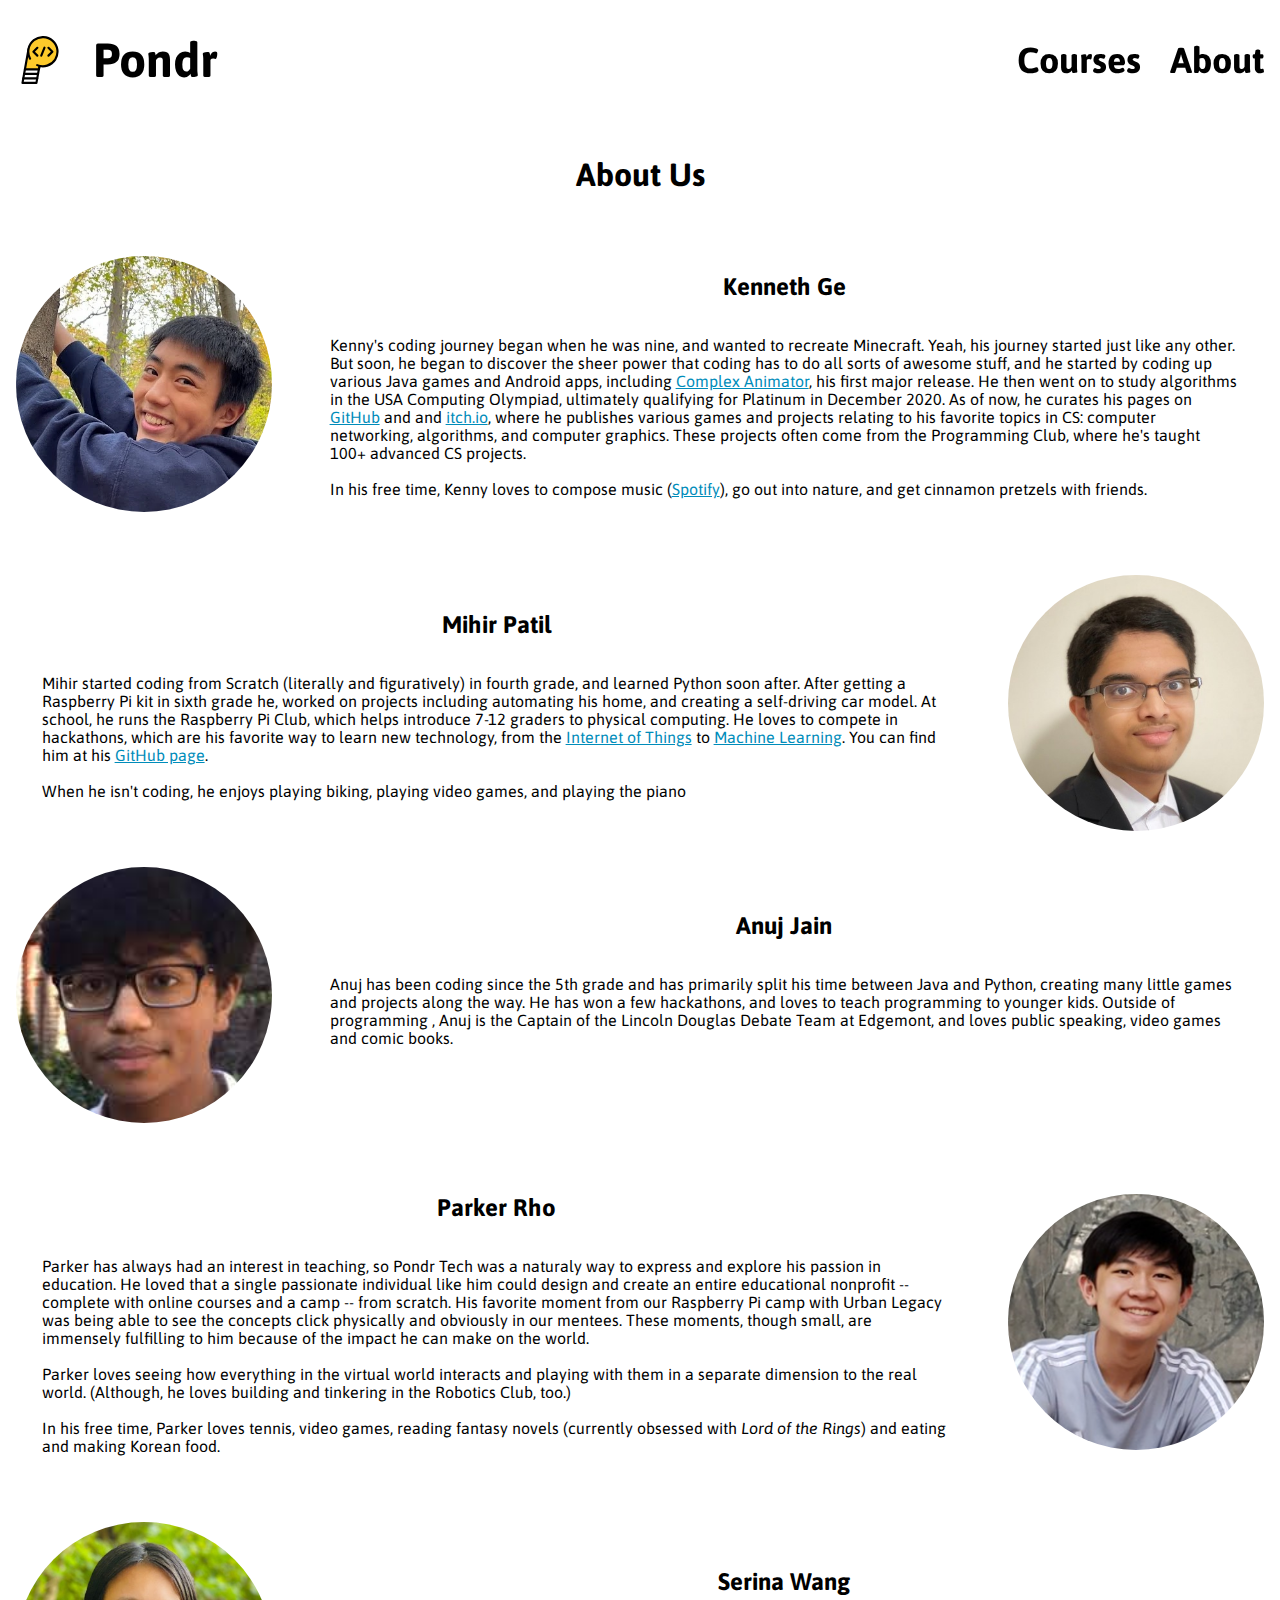
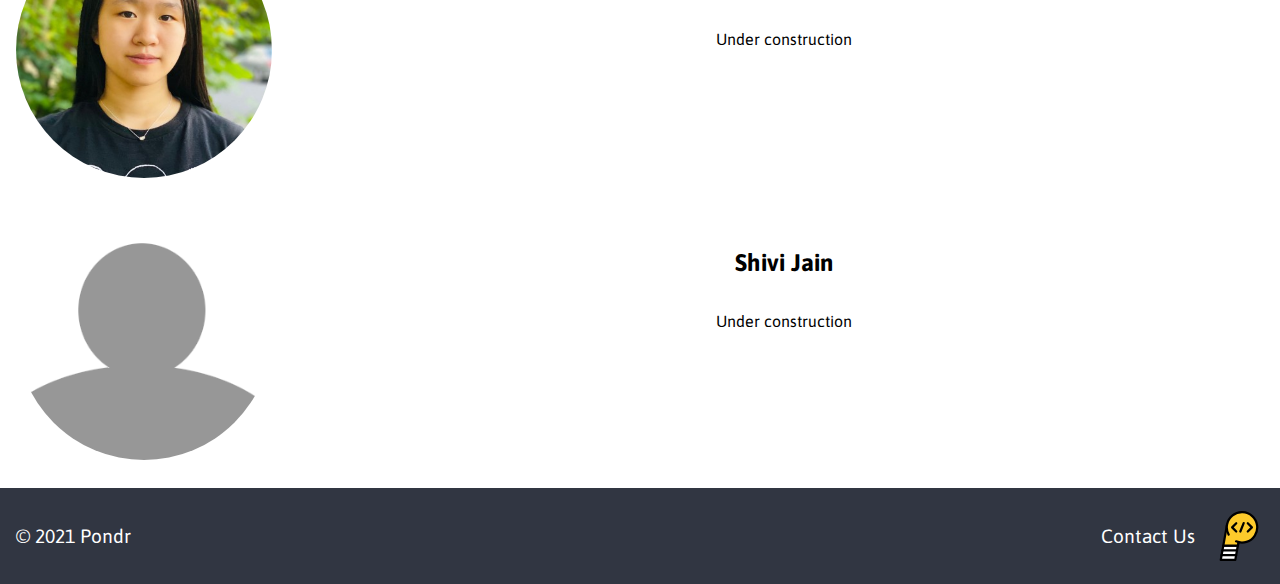
==== about.html @ 29da1bb5 "Update about.html" ====
<!DOCTYPE html>
<html lang="en">
    <head>
        <meta charset="UTF-8" />
        <meta http-equiv="X-UA-Compatible" content="IE=edge" />
        <meta name="viewport" content="width=device-width, initial-scale=1.0" />
        <meta
            name="description"
            content="Coding knows no bounds. Pondr aims to make coding accessible to all."
        />
        <title>Pondr</title>
        <link rel="stylesheet" href="css/style.css" />
        <link rel="stylesheet" href="css/about-style.css" />
        <link rel="shortcut icon" href="pondr-icon.svg" type="image/x-icon" />
    </head>
    <body>
        <nav id="nav">
            <a href="/"> <img src="pondr-icon.svg" alt="Pondr logo" />
                <h1>Pondr</h1>
            </a>
            <div>
                <h2><a href="courses.html">Courses</a></h2>
                <h2><a href="about.html">About</a></h2>
            </div>
        </nav>
        <div id="fixed-space"></div>
        <div class="content">
            <div style="display: flex; flex: 1">
                <h1>About Us</h1>
            </div>
            <div class="person">
                <div class="picture">
                    <img src="assets/kenny.webp" />
                </div>
                <div class="text">
                    <h2>Kenneth Ge</h2>
                    <p>
                        Kenny's coding journey began when he was nine, and
                        wanted to recreate Minecraft. Yeah, his journey started
                        just like any other. But soon, he began to discover the
                        sheer power that coding has to do all sorts of awesome
                        stuff, and he started by coding up various Java games
                        and Android apps, including
                        <a
                            href="https://play.google.com/store/apps/details?id=com.kenny.animator2&hl=en_US&gl=US"
                            >Complex Animator</a
                        >, his first major release. He then went on to study
                        algorithms in the USA Computing Olympiad, ultimately
                        qualifying for Platinum in December 2020. As of now, he
                        curates his pages on
                        <a href="https://github.com/kenneth-ge">GitHub</a> and
                        and
                        <a href="https://itch.io/profile/kenny-ge-helloworld1"
                            >itch.io</a
                        >, where he publishes various games and projects
                        relating to his favorite topics in CS: computer
                        networking, algorithms, and computer graphics. These
                        projects often come from the Programming Club, where he's
                        taught 100+ advanced CS projects. <br /><br />
                        In his free time, Kenny loves to compose music (<a
                            href="http://spoti.fi/3jFyvf1"
                            >Spotify</a
                        >), go out into nature, and get cinnamon pretzels with
                        friends.
                    </p>
                </div>
            </div>
            <div class="person">
                <div class="text">
                    <h2>Mihir Patil</h2>
                    <p>
                        Mihir started coding from Scratch (literally and
                        figuratively) in fourth grade, and learned Python soon
                        after. After getting a Raspberry Pi kit in sixth grade
                        he, worked on projects including automating his home,
                        and creating a self-driving car model. At school, he
                        runs the Raspberry Pi Club, which helps introduce 7-12
                        graders to physical computing. He loves to compete in
                        hackathons, which are his favorite way to learn new
                        technology, from the
                        <a href="https://github.com/0xMihir/h2hacks19"
                            >Internet of Things</a
                        >
                        to
                        <a href="https://github.com/0xMihir/GerryAI"
                            >Machine Learning</a
                        >. You can find him at his
                        <a href="https://github.com/0xMihir">GitHub page</a>.
                        <br /><br />
                        When he isn't coding, he enjoys playing biking, playing
                        video games, and playing the piano
                    </p>
                </div>
                <div class="picture">
                    <img src="assets/mihir.jpg" />
                </div>
            </div>
            <div class="person">
                <div class="picture">
                    <img src="assets/anuj.png" />
                </div>
                <div class="text">
                    <h2>Anuj Jain</h2>
                    <p>Anuj has been coding since the 5th grade and has primarily split his time between Java and Python, creating many little games and projects along the way. He has won a few hackathons, and loves to teach programming to younger kids. Outside of programming , Anuj is the Captain of the Lincoln Douglas Debate Team at Edgemont, and loves public speaking, video games and comic books.</p>
                </div>
            </div>
            <div class="person">
                <div class="text">
                    <h2>Parker Rho</h2>
                    <p>
                        Parker has always had an interest in teaching, so Pondr
                        Tech was a naturaly way to express and explore his
                        passion in education. He loved that a single passionate
                        individual like him could design and create an entire
                        educational nonprofit -- complete with online courses
                        and a camp -- from scratch. His favorite moment from our
                        Raspberry Pi camp with Urban Legacy was being able to
                        see the concepts click physically and obviously in our
                        mentees. These moments, though small, are immensely
                        fulfilling to him because of the impact he can make on
                        the world. <br /><br />
                        Parker loves seeing how everything in the virtual world
                        interacts and playing with them in a separate dimension
                        to the real world. (Although, he loves building and
                        tinkering in the Robotics Club, too.)
                        <br /><br />
                        In his free time, Parker loves tennis, video games,
                        reading fantasy novels (currently obsessed with
                        <i>Lord of the Rings</i>) and eating and making Korean
                        food.
                    </p>
                </div>
                <div class="picture">
                    <img src="assets/parker.png" />
                </div>
            </div>
            <div class="person">
                <div class="picture">
                    <img src="assets/serina.jpg" />
                </div>
                <div class="text">
                    <h2>Serina Wang</h2>
                    <p>Under construction</p>
                </div>
            </div>
            <div class="person">
                <div class="picture">
                    <img src="assets/placeholder.png" />
                </div>
                <div class="text">
                    <h2>Shivi Jain</h2>
                    <p>Under construction</p>
                </div>
            </div>
        </div>
        <footer>
            <span> &copy; 2021 Pondr </span>
            <span>
                <a href="mailto:tech.pondr@gmail.com" target="_blank"
                    >Contact Us</a
                >
                <img src="pondr-icon.svg" alt="Pondr logo" height="50px" />
            </span>
        </footer>
        <script src="app.js"></script>
    </body>
</html>
---- css/style.css ----
@import url("https://fonts.googleapis.com/css2?family=Asap:wght@400;700&display=swap");
html,
body {
  margin: 0;
  padding: 0;
  width: 100%;
  min-height: 100vh;
  font-family: Asap, Arial, sans-serif;
  display: flex;
  flex-direction: column;
}
.viewport-fill {
  display: flex;
  flex-direction: column;
  height: 100vh;
  width: 100%;
}

.viewport-fill,
footer {
  background: #313642;
}

nav {
  margin: 0;
  display: flex;
  padding: 0 16px;
  font-weight: bold;
  align-items: center;
  justify-content: space-between;
  position: fixed;
  top: 0;
  right: 0;
  left: 0;
  background-color: transparent;
  z-index: 1;
  font-size: 1.5em;
}
.viewport-fill > nav {
  color: #fff;
  transition-property: background-color, color, box-shadow, font-size;
  transition-duration: 0.25s;
  transition-timing-function: ease-out;
  
  font-size: clamp(10pt, 5vw,2em);
}

nav.scrolled {
  box-shadow: 0 2px 4px rgb(0 0 0 / 50%);
  background-color: white;
  color: #000;
}


nav > div, nav > a {
  display: flex;
  align-items: center;
  gap: 1.2em;
}
nav > a > img {
  height: 2em;
}
@media screen and (max-width: 768px) {
    /* .viewport-fill > nav {
      font-size: 1.2em;
    } */
    nav > div {
      gap: 0.5em;
    }
  }
  
#fixed-space {
  height: 81px;
}
a {
  text-decoration: none;
  color: inherit;
}

.content {
  display: flex;
  flex-direction: row;
  flex: 1;
  padding: 16px;
  max-width: 100vw;
  flex-direction: column;
  justify-content: center;
  align-items: center;
}
.content-top {
  display: flex;
  flex-direction: row;
  flex: 1;
  padding: 16px;
  max-width: 100vw;
  flex-direction: column;
  align-items: center;
}
.content > h2 {
  font-size: 2em;
  font-weight: bold;
  margin-bottom: 0.5em;
}
.content.hero {
  color: #fff;
}

h1.hero {
  font-size: clamp(10pt, 20vw, 5em);
  font-weight: bold;
  margin: 0;
  padding: 0;
  text-align: center;
}

footer {
  color: #fff;
  padding: 16px;
  font-size: 1.2em;
  min-height: 64px;
  margin-top: auto;
}
footer,
footer span {
  display: flex;
  flex-direction: row;
  justify-content: space-between;
  align-items: center;
  gap: 1em;
}
---- css/about-style.css ----
.person {
    display: flex;
    flex: 1;
    flex-direction: row;
    width: 100%;
    margin: 1vw;
    gap: 32px;
}

.picture {
    display: flex;
    overflow: hidden;
    object-fit: cover;
    align-items: center;
    justify-content: center;
}

.text {
    display: flex;
    flex: 3;
    align-items: center;
    flex-direction: column;
    padding: 2vw;
}

.picture > img {
    object-fit: cover;
    border-radius: 50%;
    height: 20vw;
    width: 20vw;
}

p > a {
    color:#008CBA;
    text-decoration: underline;
}
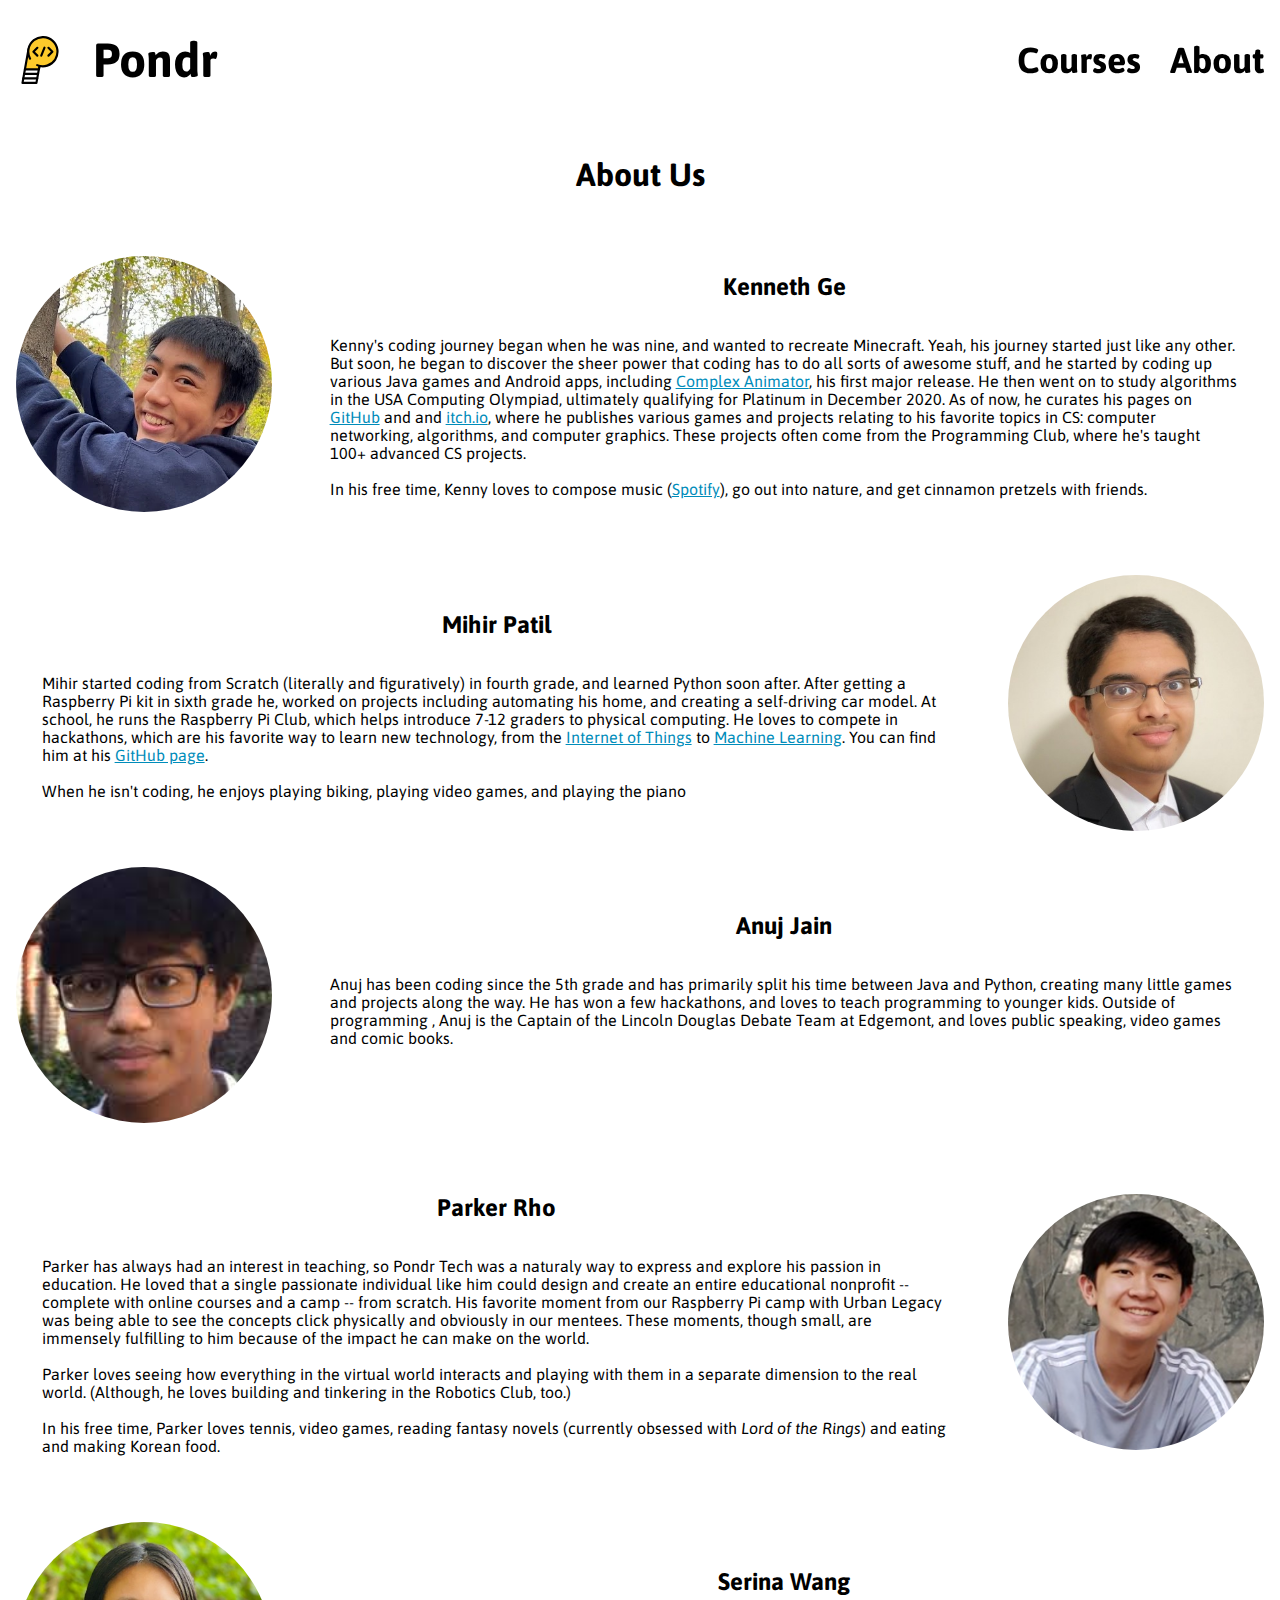
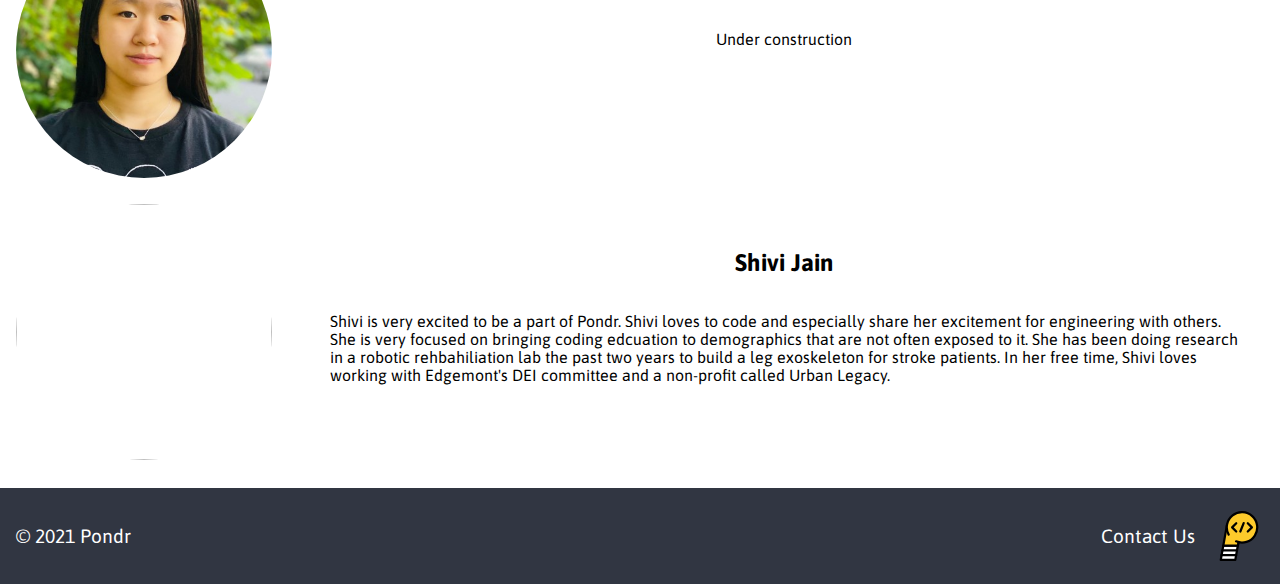
==== commit eccf2dab: "Update about.html" ====
--- a/about.html
+++ b/about.html
@@ -145,11 +145,11 @@
             </div>
             <div class="person">
                 <div class="picture">
-                    <img src="assets/placeholder.png" />
+                    <img src="assets/shivi.png" />
                 </div>
                 <div class="text">
                     <h2>Shivi Jain</h2>
-                    <p>Under construction</p>
+                    <p>Shivi is very excited to be a part of Pondr. Shivi loves to code and especially share her excitement for engineering with others. She is very focused on bringing coding edcuation to demographics that are not often exposed to it. She has been doing research in a robotic rehbahiliation lab the past two years to build a leg exoskeleton for stroke patients. In her free time, Shivi loves working with Edgemont's DEI committee and a non-profit called Urban Legacy. </p>
                 </div>
             </div>
         </div>
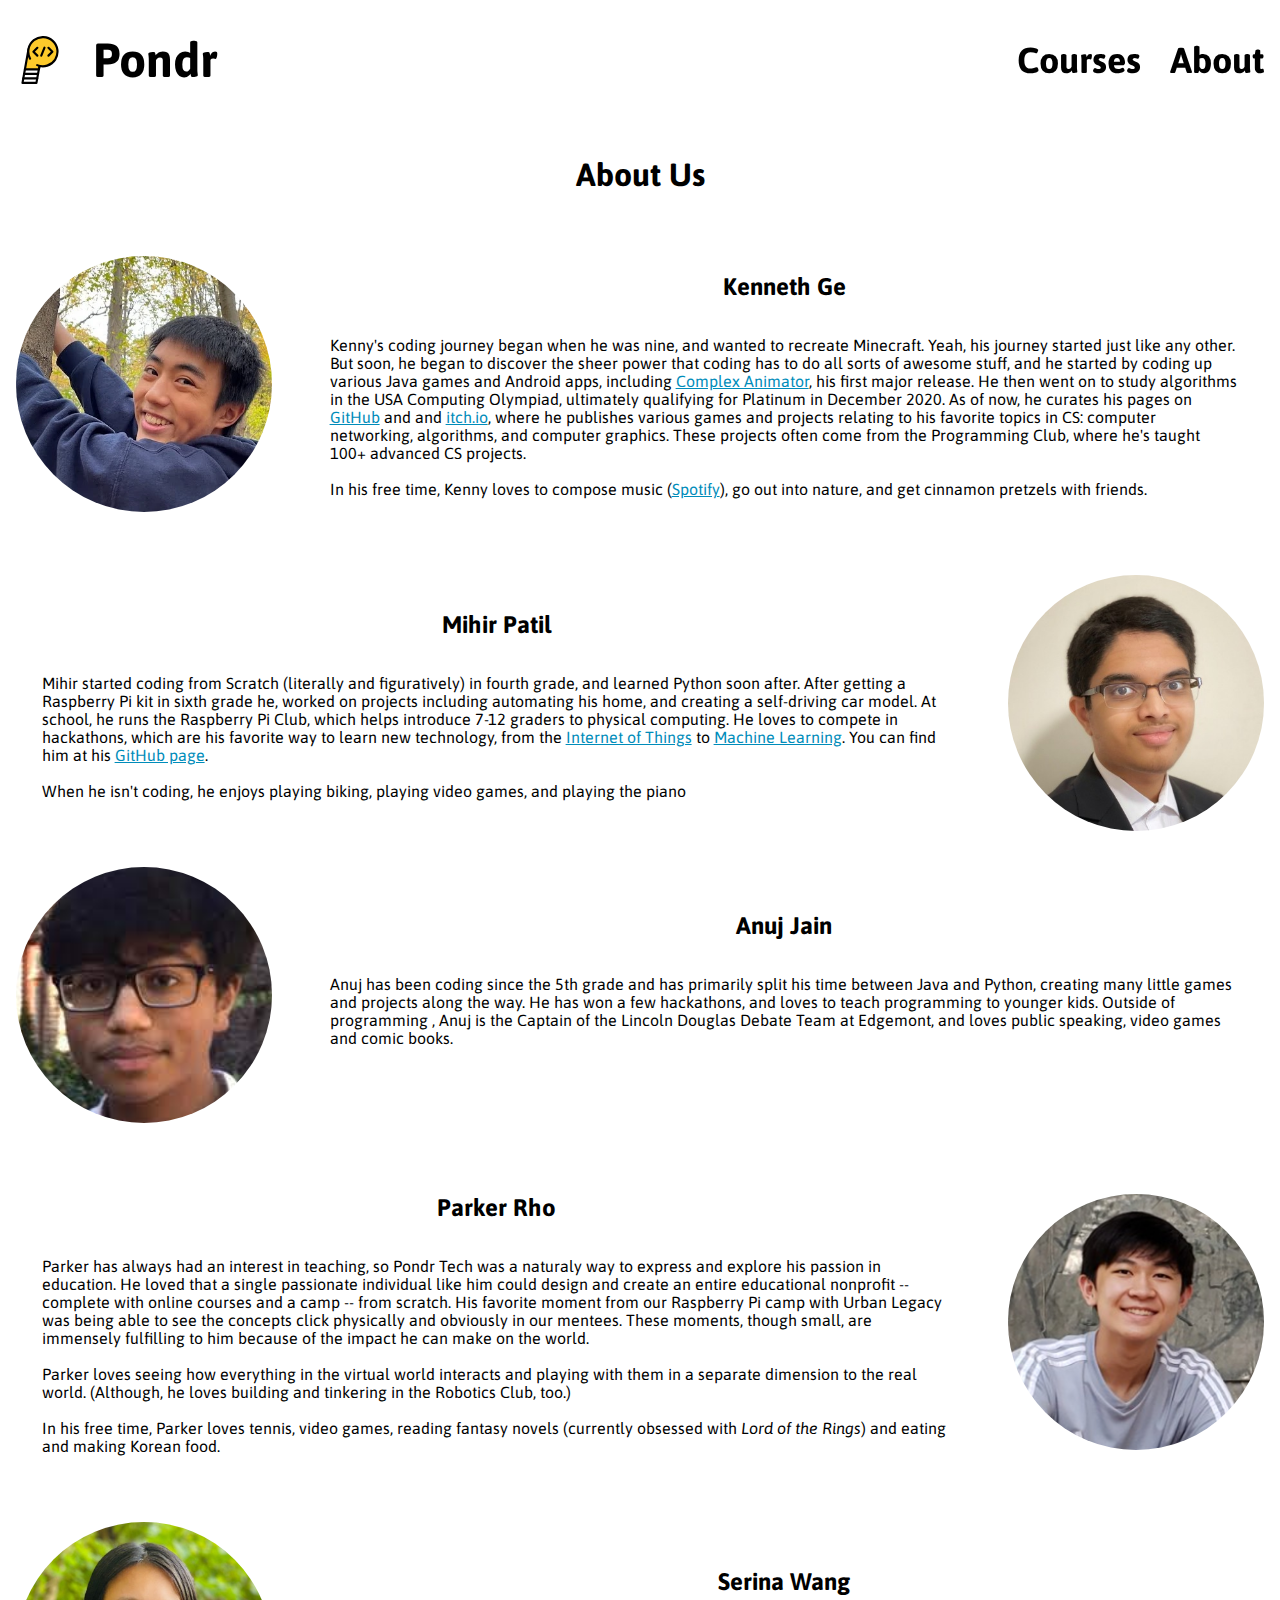
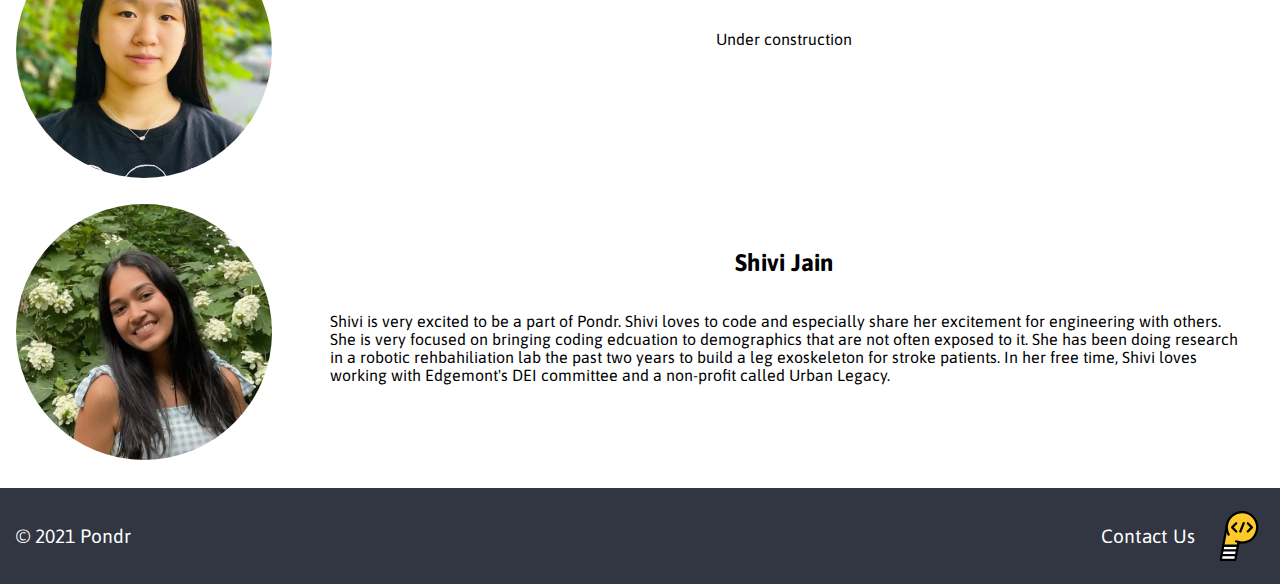
==== commit 08397429: "Update about.html" ====
--- a/about.html
+++ b/about.html
@@ -145,7 +145,7 @@
             </div>
             <div class="person">
                 <div class="picture">
-                    <img src="assets/shivi.png" />
+                    <img src="assets/shivi.webp" />
                 </div>
                 <div class="text">
                     <h2>Shivi Jain</h2>
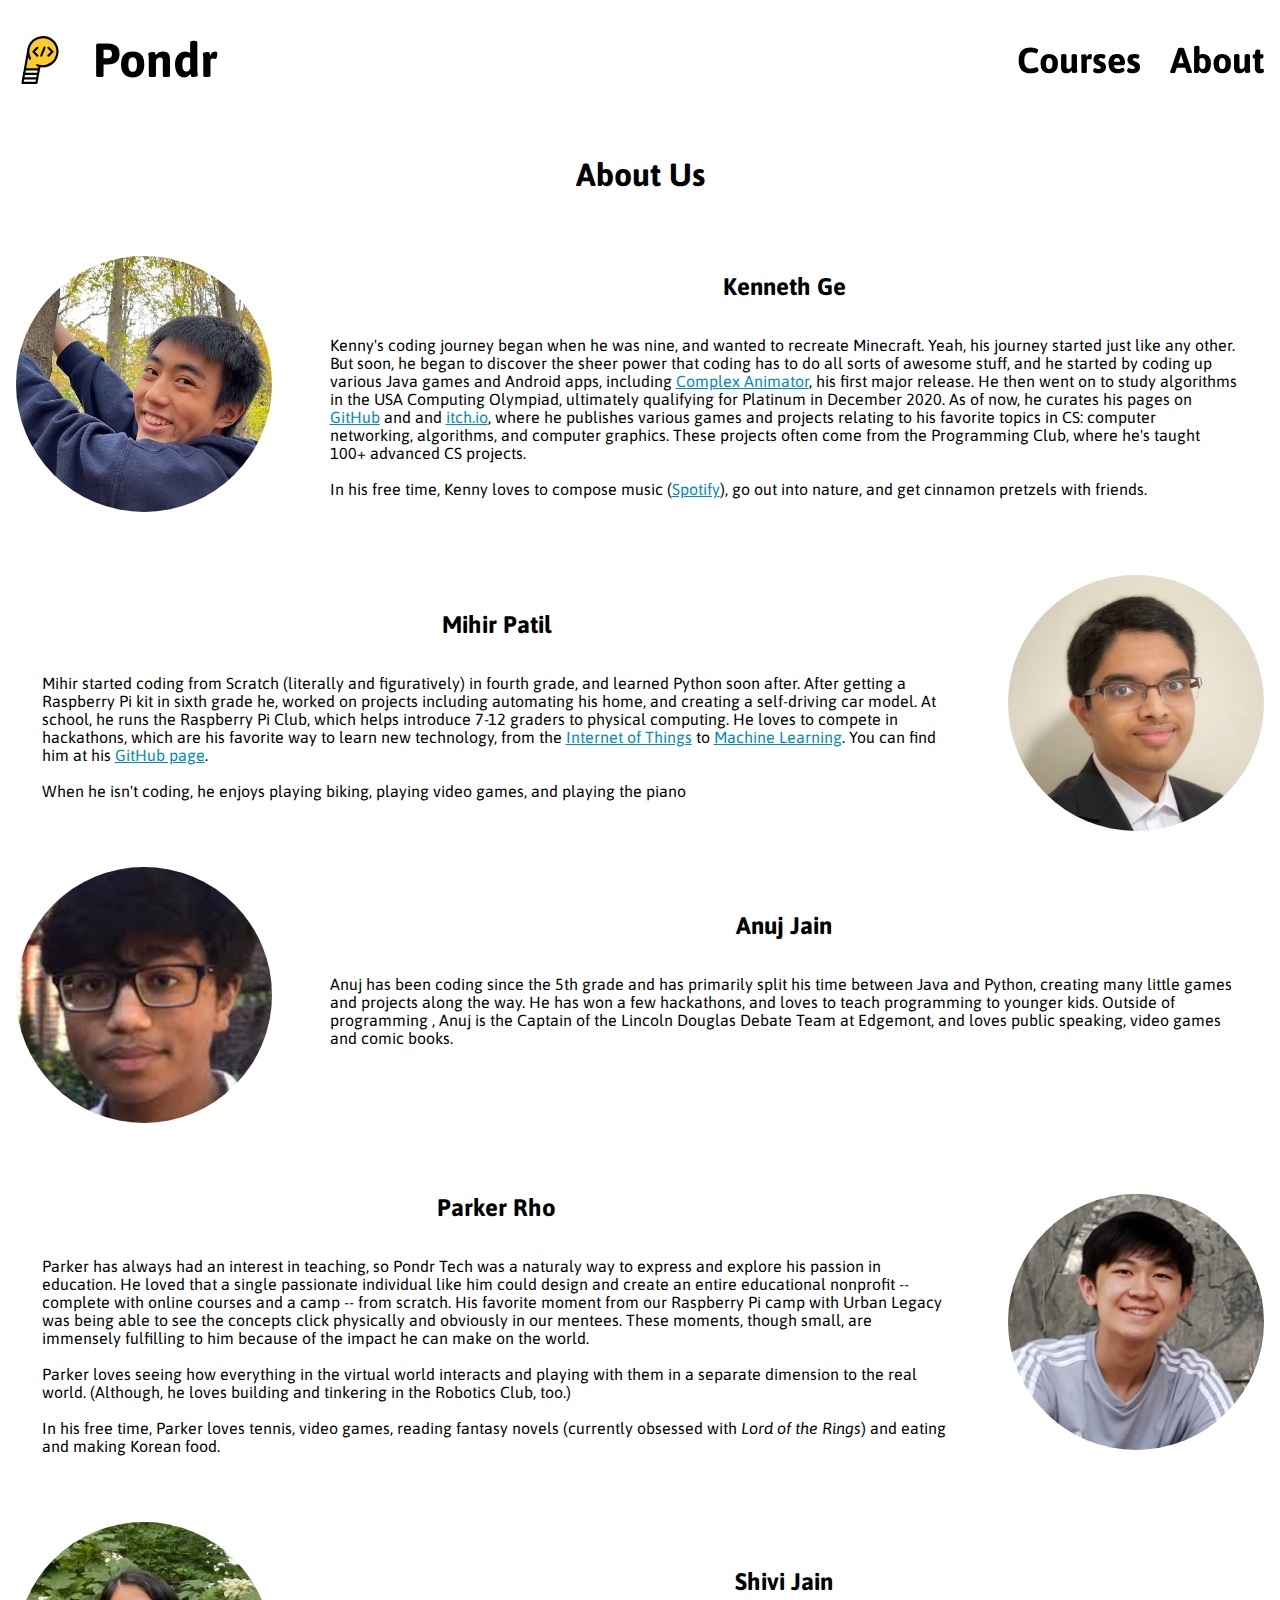
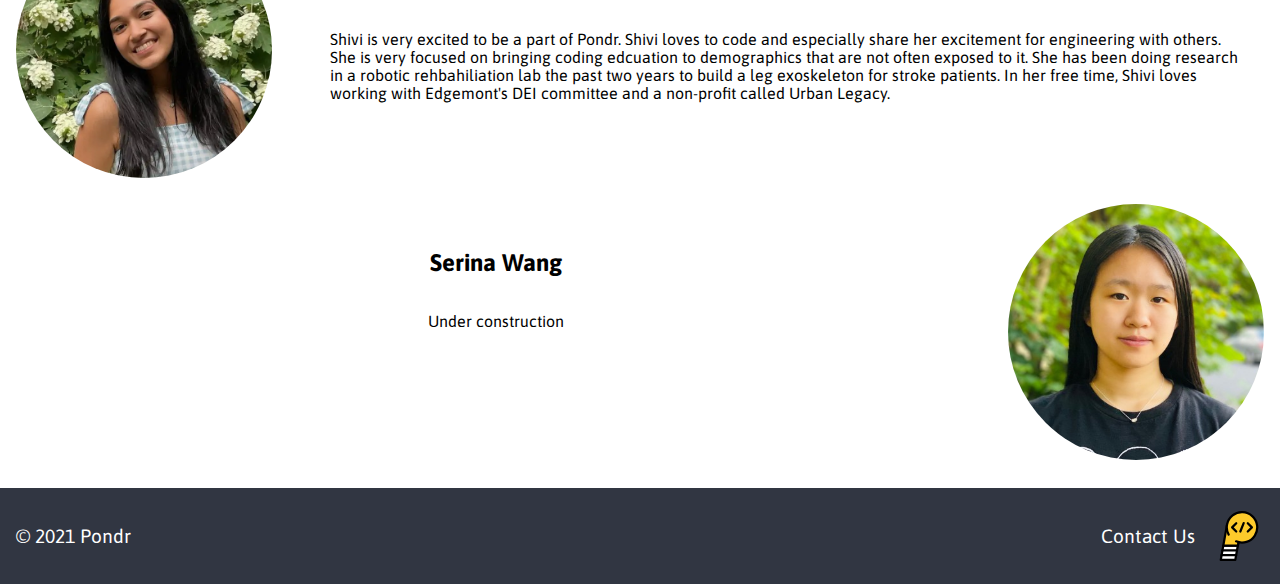
==== commit cfc9f786: "Update about.html" ====
--- a/about.html
+++ b/about.html
@@ -136,20 +136,20 @@
             </div>
             <div class="person">
                 <div class="picture">
-                    <img src="assets/serina.jpg" />
-                </div>
-                <div class="text">
-                    <h2>Serina Wang</h2>
-                    <p>Under construction</p>
-                </div>
-            </div>
-            <div class="person">
-                <div class="picture">
                     <img src="assets/shivi.webp" />
                 </div>
                 <div class="text">
                     <h2>Shivi Jain</h2>
                     <p>Shivi is very excited to be a part of Pondr. Shivi loves to code and especially share her excitement for engineering with others. She is very focused on bringing coding edcuation to demographics that are not often exposed to it. She has been doing research in a robotic rehbahiliation lab the past two years to build a leg exoskeleton for stroke patients. In her free time, Shivi loves working with Edgemont's DEI committee and a non-profit called Urban Legacy. </p>
+                </div>
+            </div>
+            <div class="person">
+                <div class="text">
+                    <h2>Serina Wang</h2>
+                    <p>Under construction</p>
+                </div>
+                <div class="picture">
+                    <img src="assets/serina.jpg" />
                 </div>
             </div>
         </div>
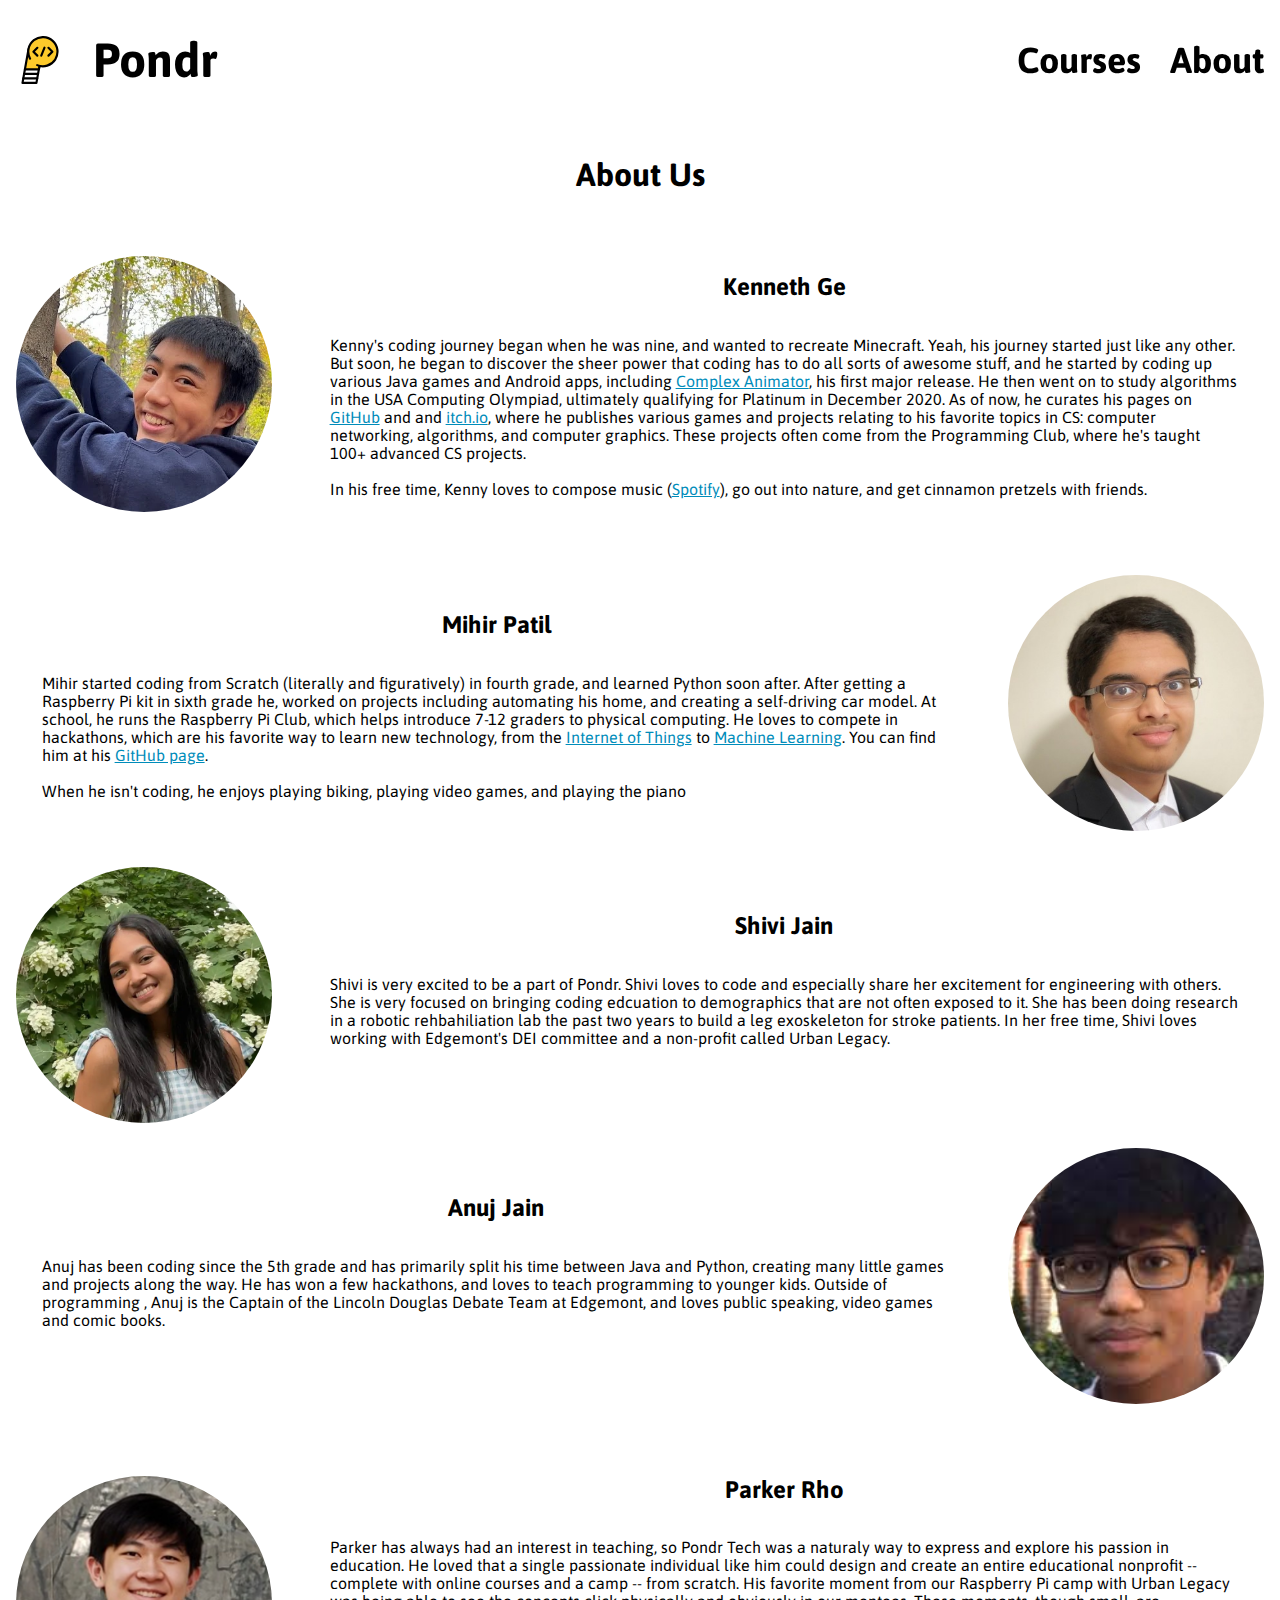
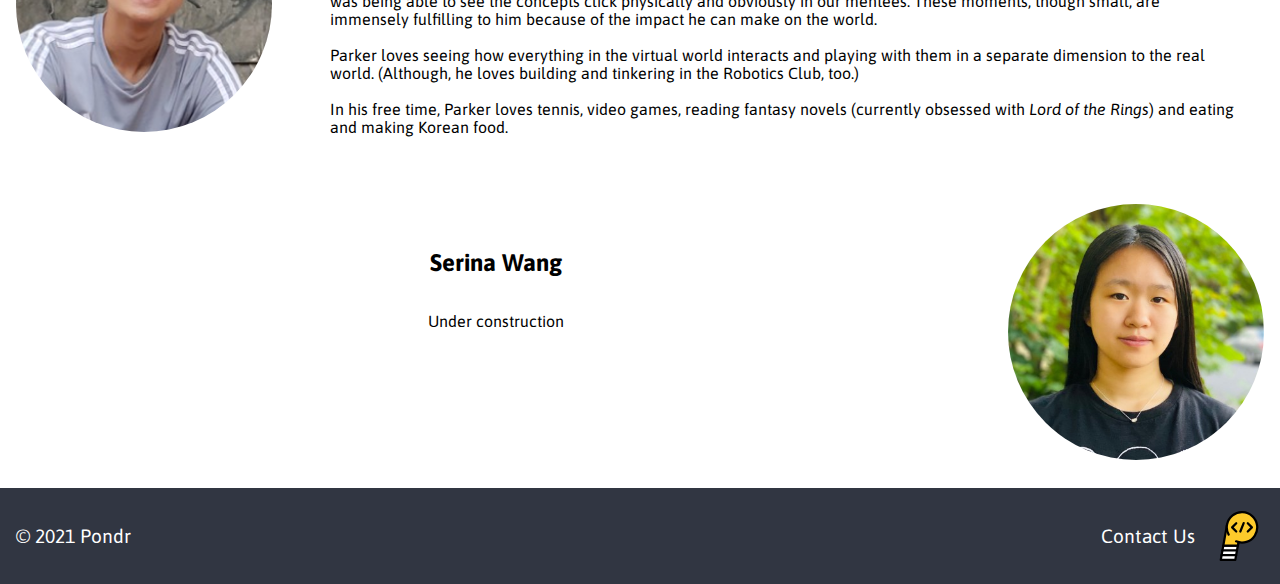
==== commit 9fc33b47: "Update about.html" ====
--- a/about.html
+++ b/about.html
@@ -97,14 +97,26 @@
             </div>
             <div class="person">
                 <div class="picture">
-                    <img src="assets/anuj.png" />
+                    <img src="assets/shivi.webp" />
                 </div>
+                <div class="text">
+                    <h2>Shivi Jain</h2>
+                    <p>Shivi is very excited to be a part of Pondr. Shivi loves to code and especially share her excitement for engineering with others. She is very focused on bringing coding edcuation to demographics that are not often exposed to it. She has been doing research in a robotic rehbahiliation lab the past two years to build a leg exoskeleton for stroke patients. In her free time, Shivi loves working with Edgemont's DEI committee and a non-profit called Urban Legacy. </p>
+                </div>
+            </div>
+            <div class="person">
                 <div class="text">
                     <h2>Anuj Jain</h2>
                     <p>Anuj has been coding since the 5th grade and has primarily split his time between Java and Python, creating many little games and projects along the way. He has won a few hackathons, and loves to teach programming to younger kids. Outside of programming , Anuj is the Captain of the Lincoln Douglas Debate Team at Edgemont, and loves public speaking, video games and comic books.</p>
                 </div>
+                <div class="picture">
+                    <img src="assets/anuj.png" />
+                </div>
             </div>
             <div class="person">
+                <div class="picture">
+                    <img src="assets/parker.png" />
+                </div>
                 <div class="text">
                     <h2>Parker Rho</h2>
                     <p>
@@ -130,18 +142,6 @@
                         food.
                     </p>
                 </div>
-                <div class="picture">
-                    <img src="assets/parker.png" />
-                </div>
-            </div>
-            <div class="person">
-                <div class="picture">
-                    <img src="assets/shivi.webp" />
-                </div>
-                <div class="text">
-                    <h2>Shivi Jain</h2>
-                    <p>Shivi is very excited to be a part of Pondr. Shivi loves to code and especially share her excitement for engineering with others. She is very focused on bringing coding edcuation to demographics that are not often exposed to it. She has been doing research in a robotic rehbahiliation lab the past two years to build a leg exoskeleton for stroke patients. In her free time, Shivi loves working with Edgemont's DEI committee and a non-profit called Urban Legacy. </p>
-                </div>
             </div>
             <div class="person">
                 <div class="text">
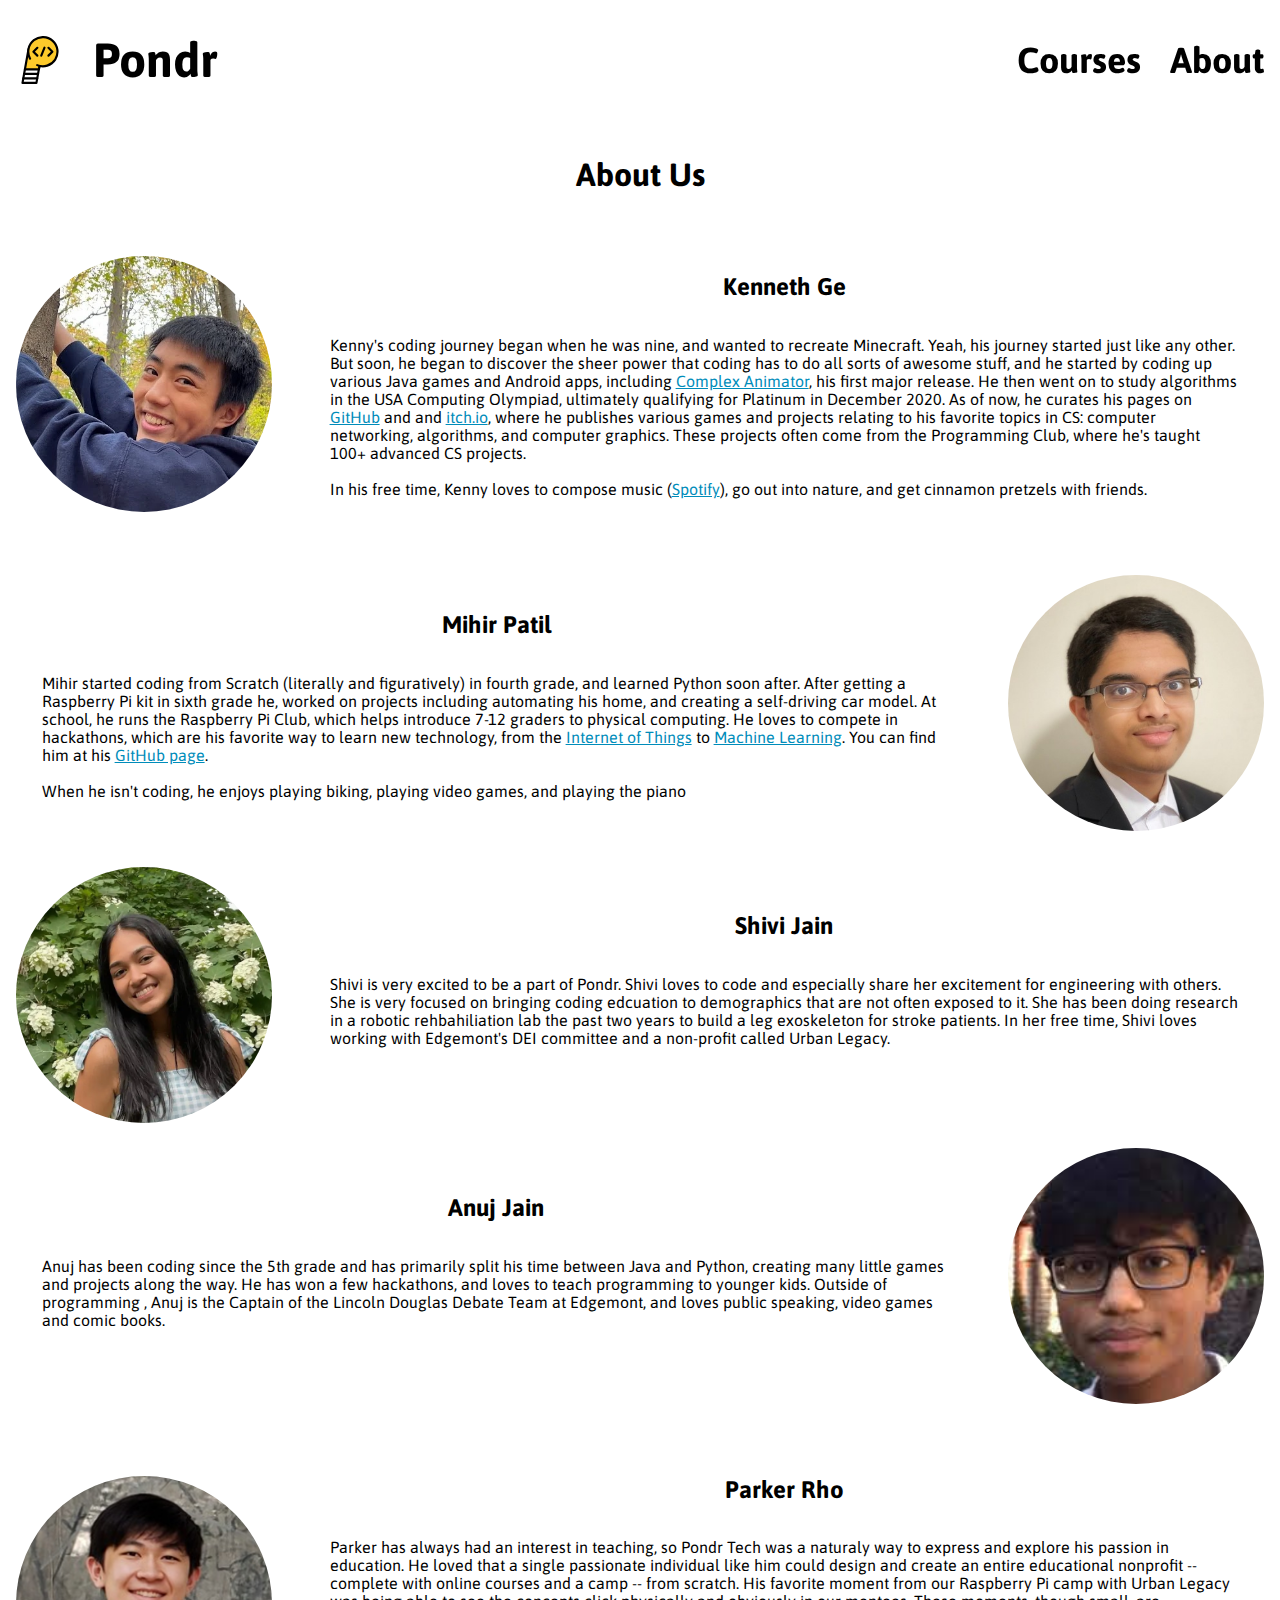
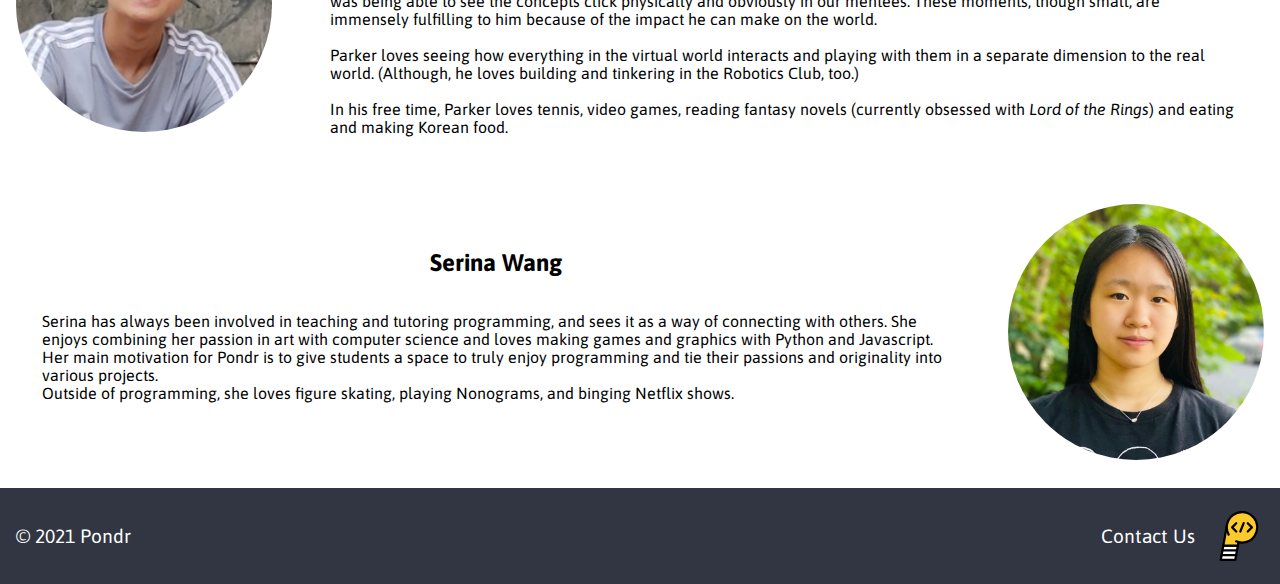
==== commit 06db7e45: "Update about.html" ====
--- a/about.html
+++ b/about.html
@@ -146,7 +146,10 @@
             <div class="person">
                 <div class="text">
                     <h2>Serina Wang</h2>
-                    <p>Under construction</p>
+                    <p>
+                    Serina has always been involved in teaching and tutoring programming, and sees it as a way of connecting with others. She enjoys combining her passion in art with computer science and loves making games and graphics with Python and Javascript. Her main motivation for Pondr is to give students a space to truly enjoy programming and tie their passions and originality into various projects. 
+                    <br>
+                    Outside of programming, she loves figure skating, playing Nonograms, and binging Netflix shows.</p>
                 </div>
                 <div class="picture">
                     <img src="assets/serina.jpg" />
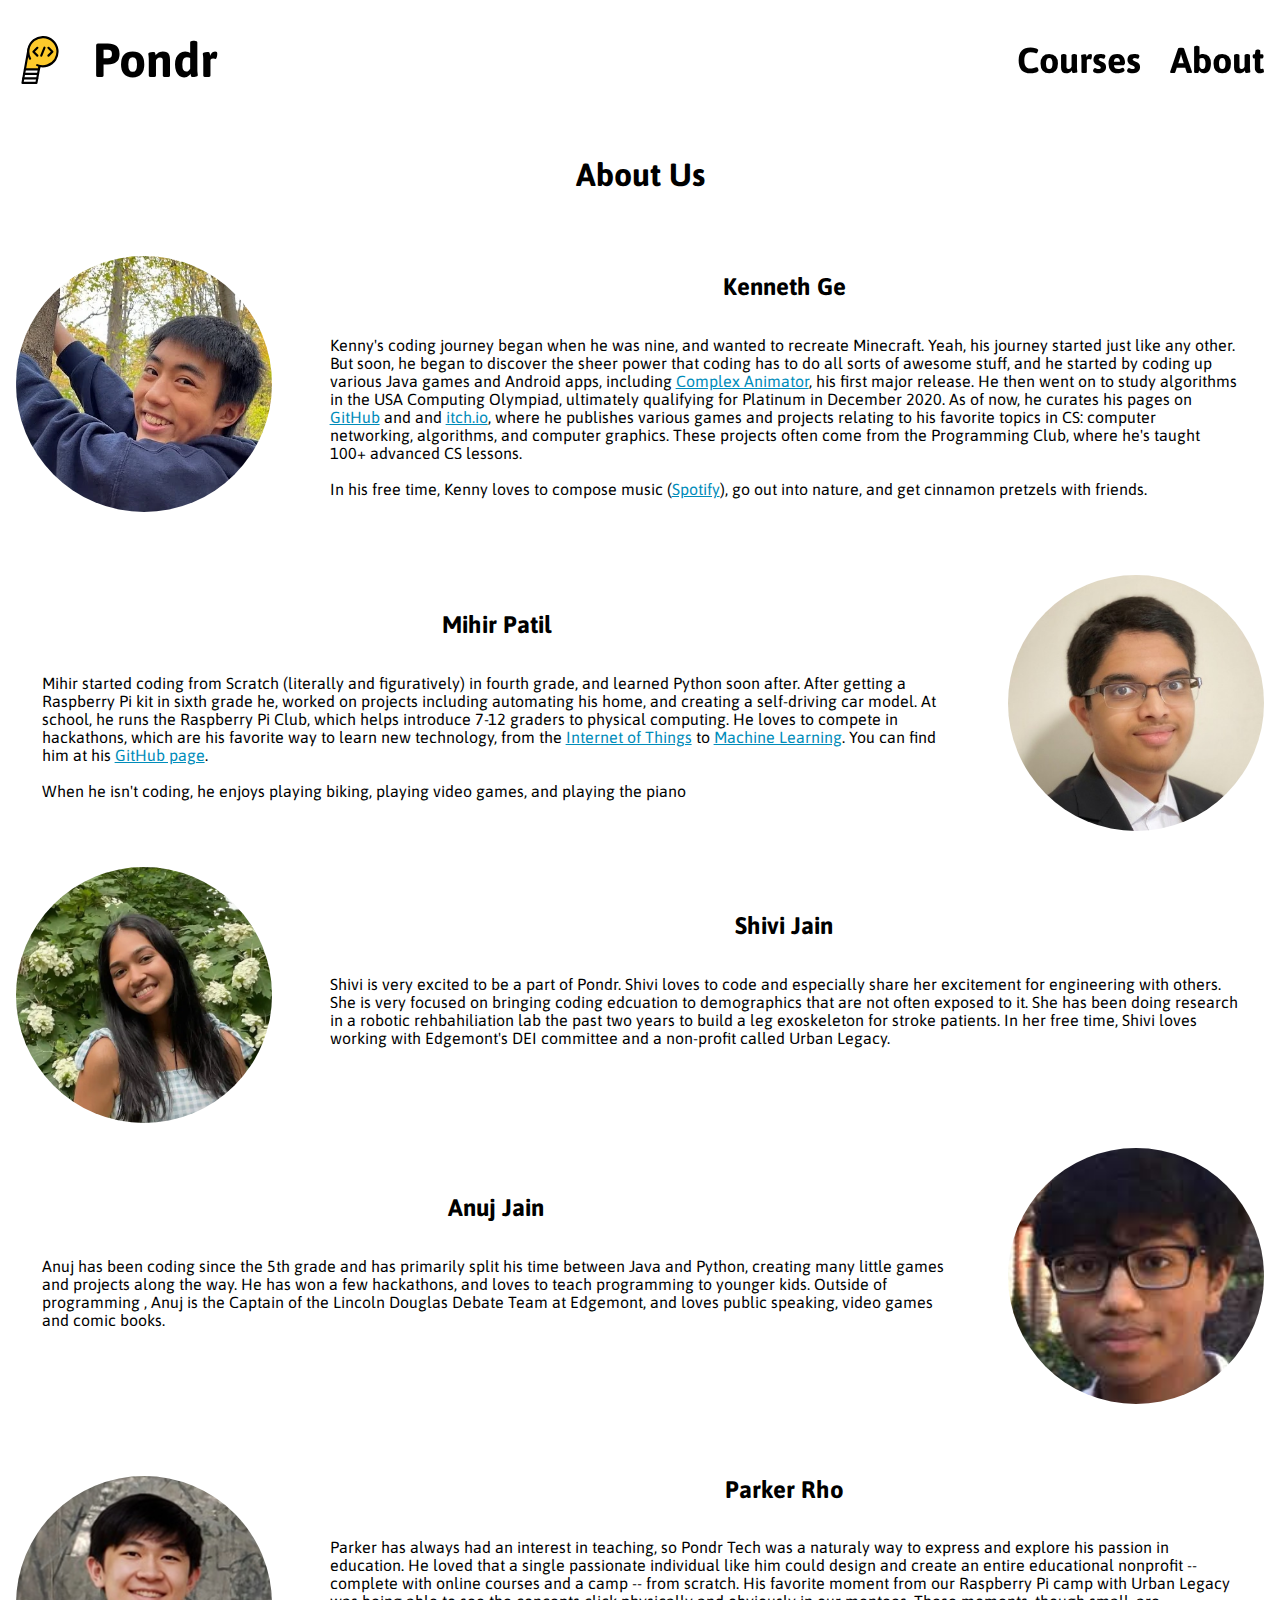
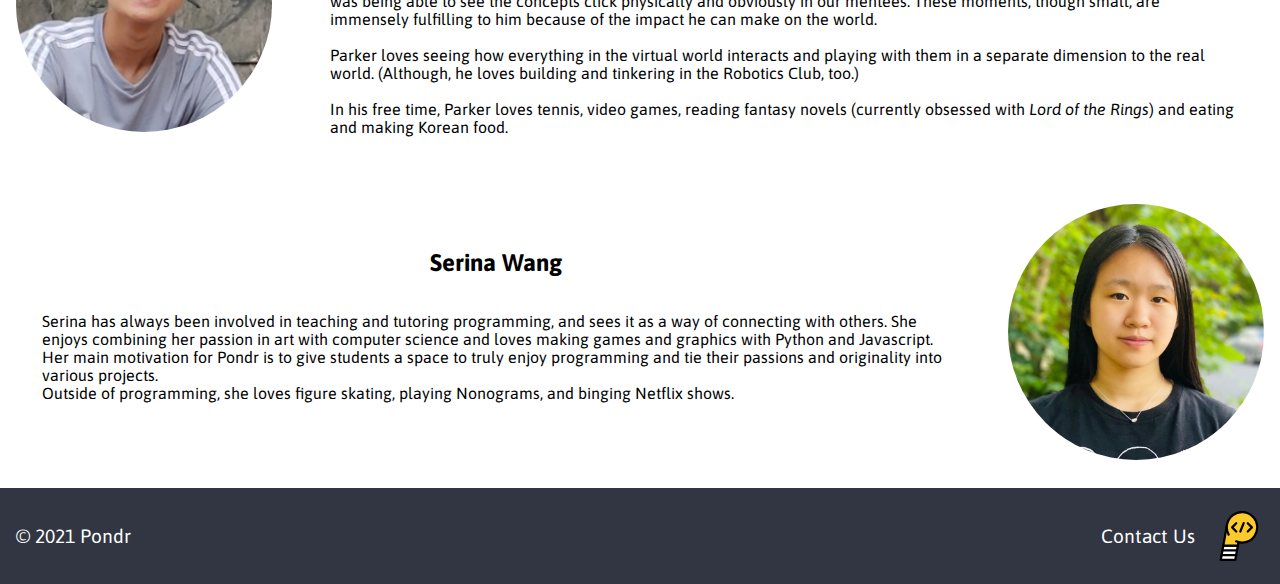
==== commit e6870d3e: "Update about.html" ====
--- a/about.html
+++ b/about.html
@@ -56,7 +56,7 @@
                         relating to his favorite topics in CS: computer
                         networking, algorithms, and computer graphics. These
                         projects often come from the Programming Club, where he's
-                        taught 100+ advanced CS projects. <br /><br />
+                        taught 100+ advanced CS lessons. <br /><br />
                         In his free time, Kenny loves to compose music (<a
                             href="http://spoti.fi/3jFyvf1"
                             >Spotify</a
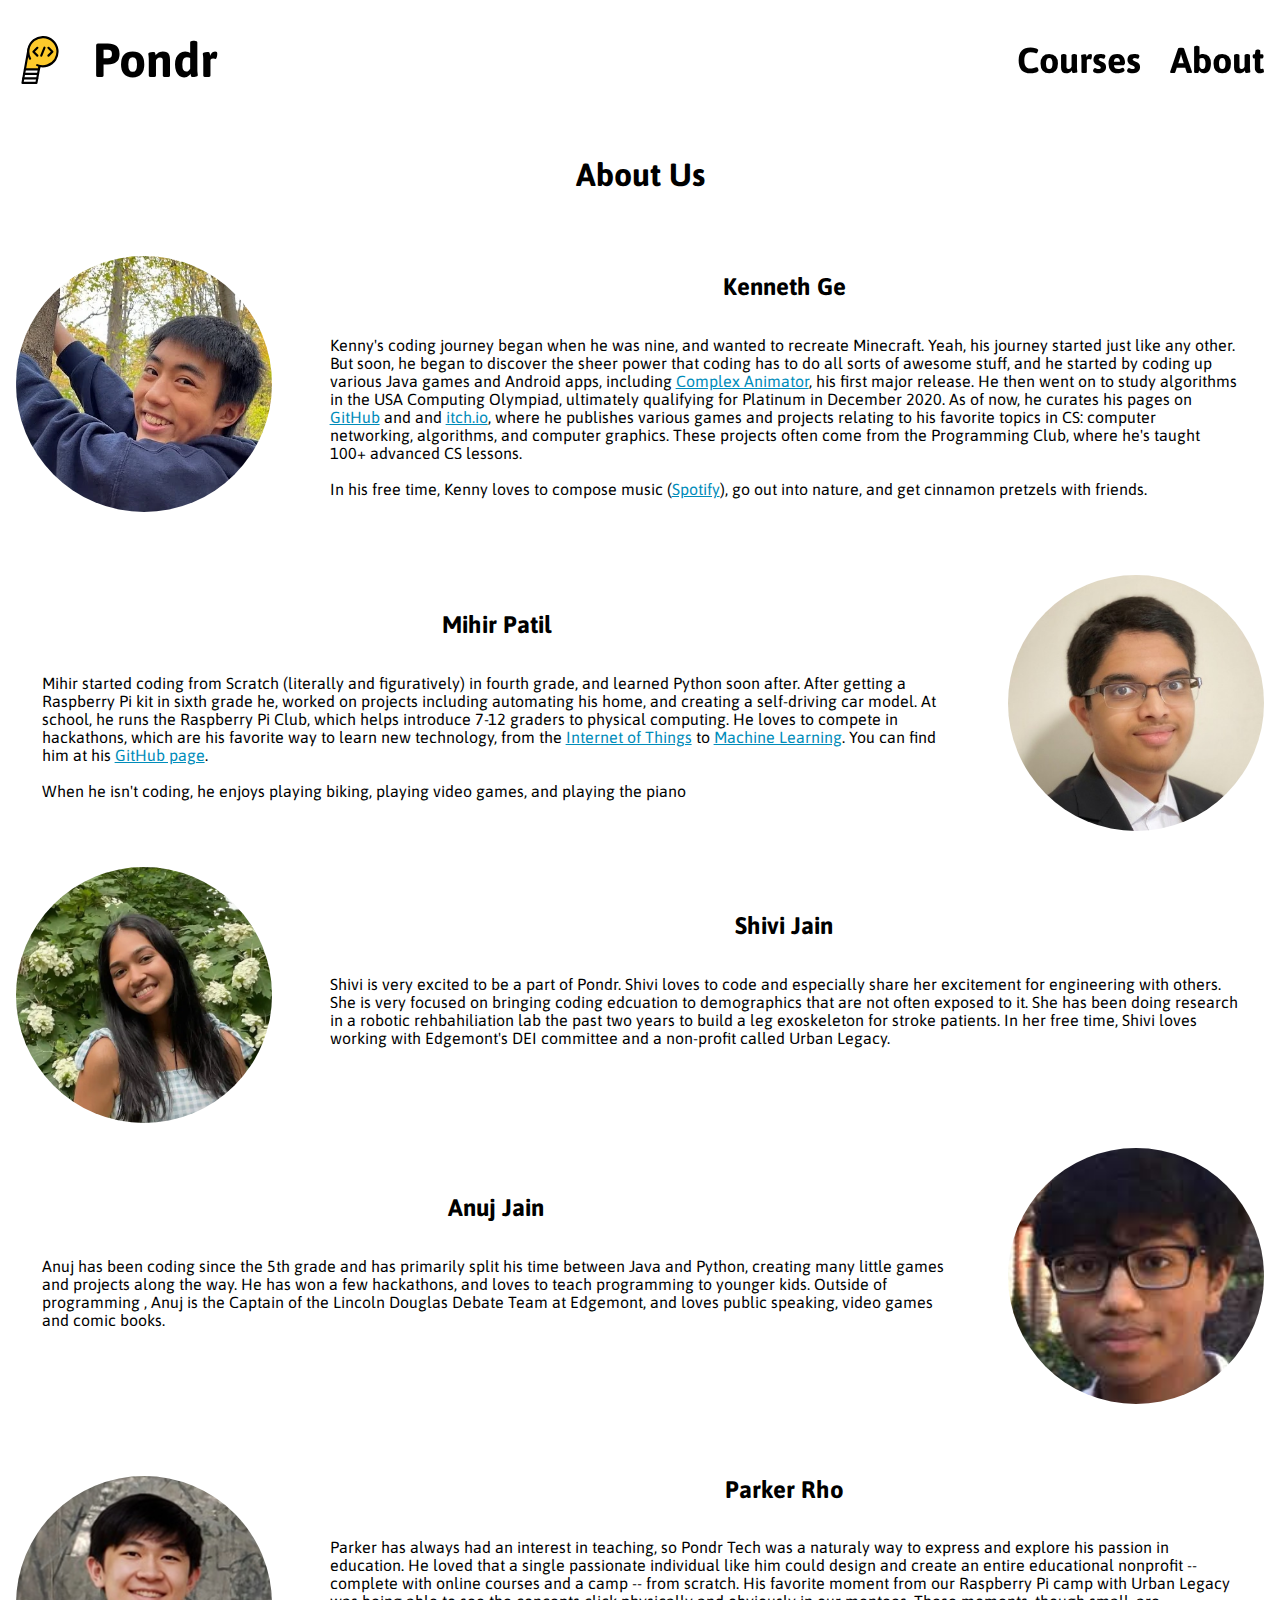
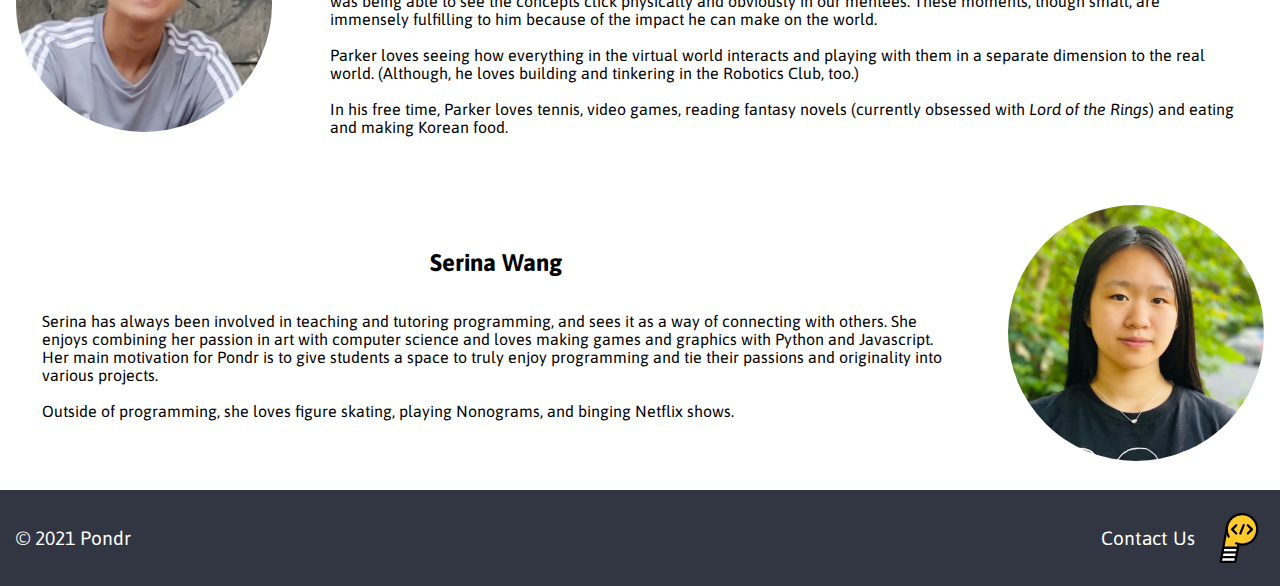
==== commit be4e6ac6: "Update about.html" ====
--- a/about.html
+++ b/about.html
@@ -148,7 +148,7 @@
                     <h2>Serina Wang</h2>
                     <p>
                     Serina has always been involved in teaching and tutoring programming, and sees it as a way of connecting with others. She enjoys combining her passion in art with computer science and loves making games and graphics with Python and Javascript. Her main motivation for Pondr is to give students a space to truly enjoy programming and tie their passions and originality into various projects. 
-                    <br>
+                    <br><br>
                     Outside of programming, she loves figure skating, playing Nonograms, and binging Netflix shows.</p>
                 </div>
                 <div class="picture">
